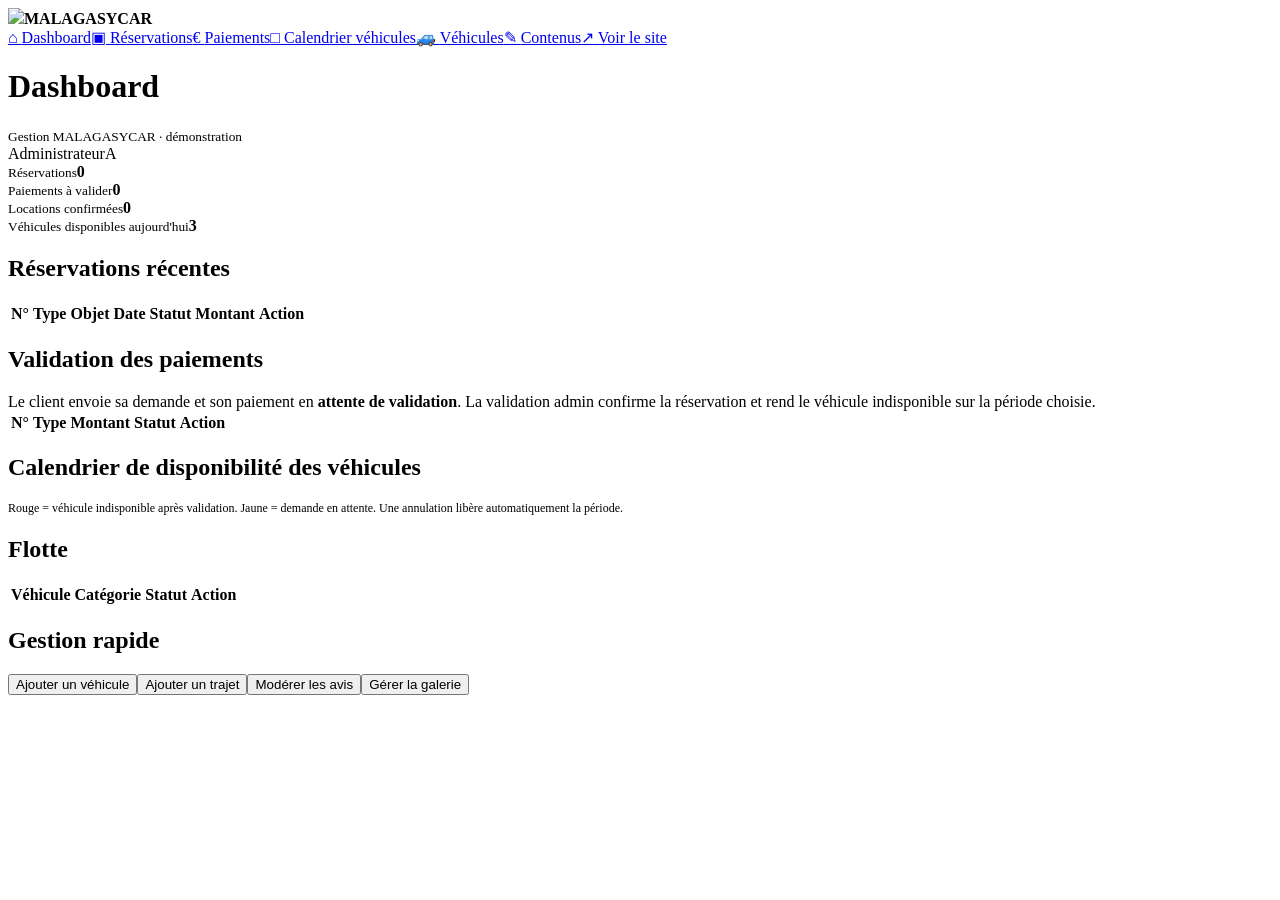
==== admin.html @ 503f9dd7 "feat: add admin dashboard" ====
<!doctype html><html lang="fr"><head><meta charset="utf-8"><meta name="viewport" content="width=device-width,initial-scale=1"><title>Administration — MALAGASYCAR</title><link rel="stylesheet" href="style.css"><link rel="icon" type="image/png" href="assets/favicon.png"><link rel="apple-touch-icon" href="assets/logo-malagasycar.png"></head><body class="admin-body"><div class="admin-shell"><aside class="sidebar"><div class="side-brand"><img src="assets/logo-malagasycar.png"><strong class="side-label">MALAGASYCAR</strong></div><nav class="side-nav"><a class="active" href="#dashboard">⌂ <span>Dashboard</span></a><a href="#reservations">▣ <span>Réservations</span></a><a href="#payments">€ <span>Paiements</span></a><a href="#calendar">□ <span>Calendrier véhicules</span></a><a href="#vehicles">🚙 <span>Véhicules</span></a><a href="#content">✎ <span>Contenus</span></a><a href="index.html">↗ <span>Voir le site</span></a></nav></aside><main class="admin-main" id="admin-app"><div class="admin-top"><div><h1>Dashboard</h1><small style="color:var(--muted)">Gestion MALAGASYCAR · démonstration</small></div><div class="admin-user"><span>Administrateur</span><span class="avatar">A</span></div></div><div class="kpi-grid"><div class="kpi"><small>Réservations</small><strong id="kpi-res">0</strong></div><div class="kpi"><small>Paiements à valider</small><strong id="kpi-pay">0</strong></div><div class="kpi"><small>Locations confirmées</small><strong id="kpi-rent">0</strong></div><div class="kpi"><small>Véhicules disponibles aujourd'hui</small><strong id="kpi-cars">3</strong></div></div>
<div class="admin-grid" id="reservations"><section class="admin-card"><h2>Réservations récentes</h2><div class="table-wrap"><table class="table"><thead><tr><th>N°</th><th>Type</th><th>Objet</th><th>Date</th><th>Statut</th><th>Montant</th><th>Action</th></tr></thead><tbody id="reservation-rows"></tbody></table></div></section><section class="admin-card" id="payments"><h2>Validation des paiements</h2><div class="notice">Le client envoie sa demande et son paiement en <strong>attente de validation</strong>. La validation admin confirme la réservation et rend le véhicule indisponible sur la période choisie.</div><div class="table-wrap"><table class="table"><thead><tr><th>N°</th><th>Type</th><th>Montant</th><th>Statut</th><th>Action</th></tr></thead><tbody id="payment-rows"></tbody></table></div></section></div>
<section class="admin-card admin-calendar" id="calendar"><h2>Calendrier de disponibilité des véhicules</h2><p style="color:var(--muted);font-size:12px">Rouge = véhicule indisponible après validation. Jaune = demande en attente. Une annulation libère automatiquement la période.</p><div id="admin-cal" class="calendar"></div></section>
<div class="admin-grid"><section class="admin-card" id="vehicles"><h2>Flotte</h2><div class="table-wrap"><table class="table"><thead><tr><th>Véhicule</th><th>Catégorie</th><th>Statut</th><th>Action</th></tr></thead><tbody id="fleet-rows"></tbody></table></div></section><section class="admin-card" id="content"><h2>Gestion rapide</h2><div class="admin-actions"><button class="btn btn-outline">Ajouter un véhicule</button><button class="btn btn-outline">Ajouter un trajet</button><button class="btn btn-outline">Modérer les avis</button><button class="btn btn-outline">Gérer la galerie</button></div></section></div></main></div><div id="toast" class="toast"></div><script src="app.js"></script></body></html>
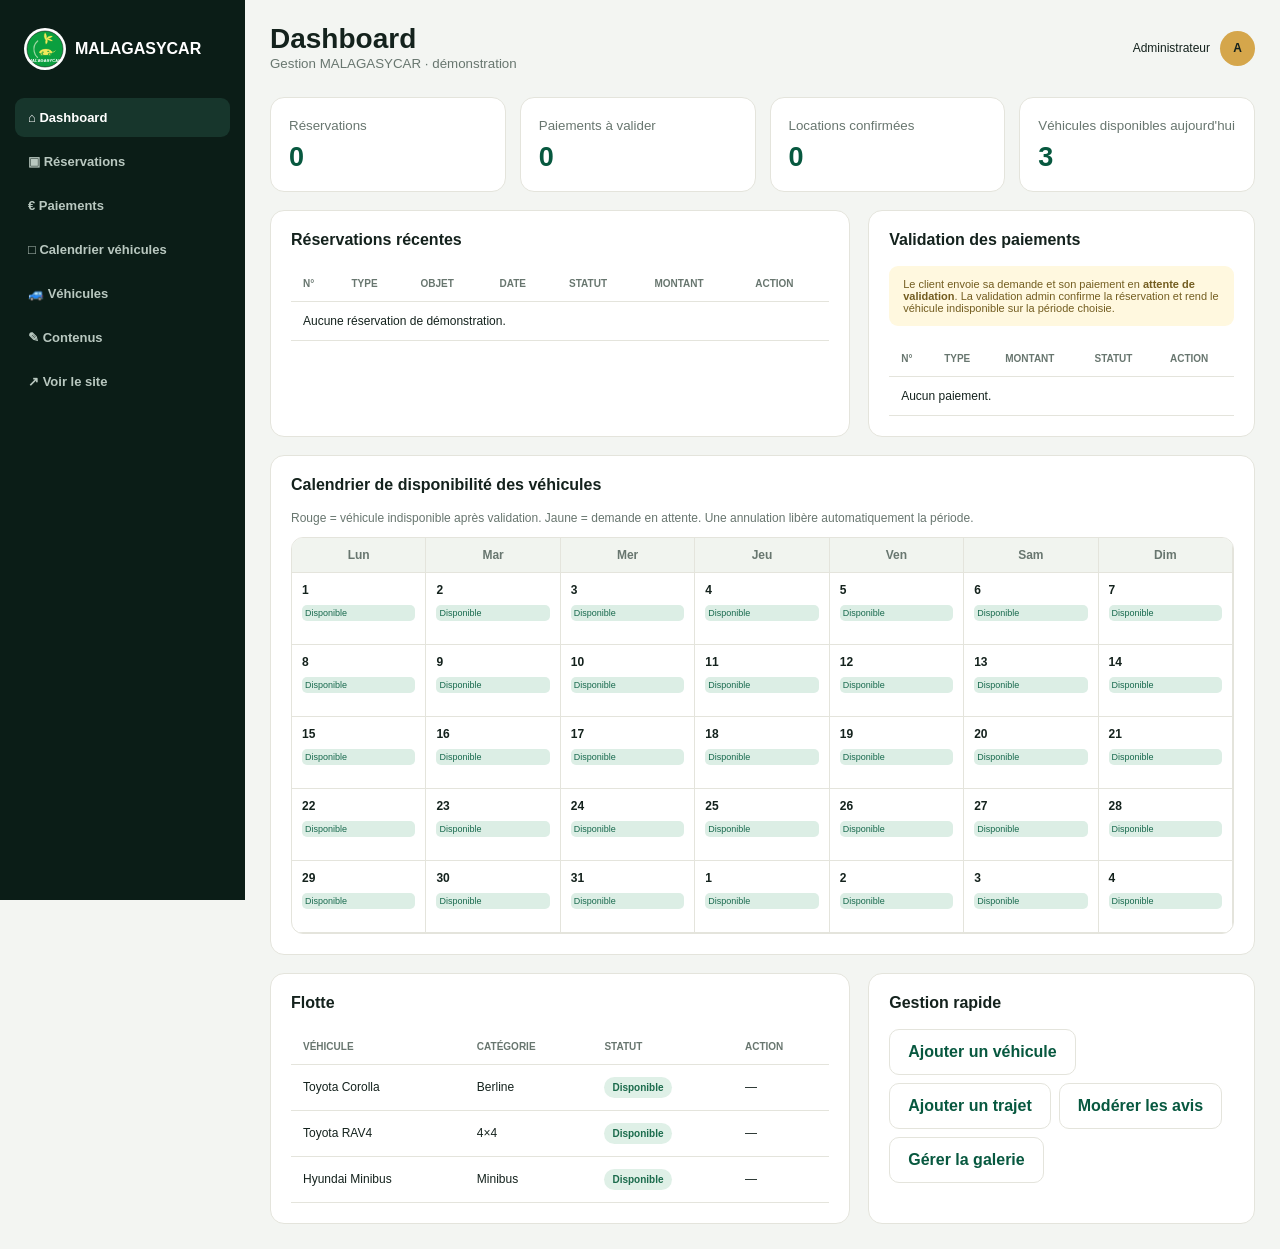
==== commit b103ad94: "fix: use MALAGASYCAR logo asset" ====
--- a/admin.html
+++ b/admin.html
@@ -1,4 +1,4 @@
-<!doctype html><html lang="fr"><head><meta charset="utf-8"><meta name="viewport" content="width=device-width,initial-scale=1"><title>Administration — MALAGASYCAR</title><link rel="stylesheet" href="style.css"><link rel="icon" type="image/png" href="assets/favicon.png"><link rel="apple-touch-icon" href="assets/logo-malagasycar.png"></head><body class="admin-body"><div class="admin-shell"><aside class="sidebar"><div class="side-brand"><img src="assets/logo-malagasycar.png"><strong class="side-label">MALAGASYCAR</strong></div><nav class="side-nav"><a class="active" href="#dashboard">⌂ <span>Dashboard</span></a><a href="#reservations">▣ <span>Réservations</span></a><a href="#payments">€ <span>Paiements</span></a><a href="#calendar">□ <span>Calendrier véhicules</span></a><a href="#vehicles">🚙 <span>Véhicules</span></a><a href="#content">✎ <span>Contenus</span></a><a href="index.html">↗ <span>Voir le site</span></a></nav></aside><main class="admin-main" id="admin-app"><div class="admin-top"><div><h1>Dashboard</h1><small style="color:var(--muted)">Gestion MALAGASYCAR · démonstration</small></div><div class="admin-user"><span>Administrateur</span><span class="avatar">A</span></div></div><div class="kpi-grid"><div class="kpi"><small>Réservations</small><strong id="kpi-res">0</strong></div><div class="kpi"><small>Paiements à valider</small><strong id="kpi-pay">0</strong></div><div class="kpi"><small>Locations confirmées</small><strong id="kpi-rent">0</strong></div><div class="kpi"><small>Véhicules disponibles aujourd'hui</small><strong id="kpi-cars">3</strong></div></div>
+<!doctype html><html lang="fr"><head><meta charset="utf-8"><meta name="viewport" content="width=device-width,initial-scale=1"><title>Administration — MALAGASYCAR</title><link rel="stylesheet" href="style.css"><link rel="icon" type="image/svg+xml" href="assets/logo-malagasycar.svg"><link rel="apple-touch-icon" href="assets/logo-malagasycar.svg"></head><body class="admin-body"><div class="admin-shell"><aside class="sidebar"><div class="side-brand"><img src="assets/logo-malagasycar.svg"><strong class="side-label">MALAGASYCAR</strong></div><nav class="side-nav"><a class="active" href="#dashboard">⌂ <span>Dashboard</span></a><a href="#reservations">▣ <span>Réservations</span></a><a href="#payments">€ <span>Paiements</span></a><a href="#calendar">□ <span>Calendrier véhicules</span></a><a href="#vehicles">🚙 <span>Véhicules</span></a><a href="#content">✎ <span>Contenus</span></a><a href="index.html">↗ <span>Voir le site</span></a></nav></aside><main class="admin-main" id="admin-app"><div class="admin-top"><div><h1>Dashboard</h1><small style="color:var(--muted)">Gestion MALAGASYCAR · démonstration</small></div><div class="admin-user"><span>Administrateur</span><span class="avatar">A</span></div></div><div class="kpi-grid"><div class="kpi"><small>Réservations</small><strong id="kpi-res">0</strong></div><div class="kpi"><small>Paiements à valider</small><strong id="kpi-pay">0</strong></div><div class="kpi"><small>Locations confirmées</small><strong id="kpi-rent">0</strong></div><div class="kpi"><small>Véhicules disponibles aujourd'hui</small><strong id="kpi-cars">3</strong></div></div>
 <div class="admin-grid" id="reservations"><section class="admin-card"><h2>Réservations récentes</h2><div class="table-wrap"><table class="table"><thead><tr><th>N°</th><th>Type</th><th>Objet</th><th>Date</th><th>Statut</th><th>Montant</th><th>Action</th></tr></thead><tbody id="reservation-rows"></tbody></table></div></section><section class="admin-card" id="payments"><h2>Validation des paiements</h2><div class="notice">Le client envoie sa demande et son paiement en <strong>attente de validation</strong>. La validation admin confirme la réservation et rend le véhicule indisponible sur la période choisie.</div><div class="table-wrap"><table class="table"><thead><tr><th>N°</th><th>Type</th><th>Montant</th><th>Statut</th><th>Action</th></tr></thead><tbody id="payment-rows"></tbody></table></div></section></div>
 <section class="admin-card admin-calendar" id="calendar"><h2>Calendrier de disponibilité des véhicules</h2><p style="color:var(--muted);font-size:12px">Rouge = véhicule indisponible après validation. Jaune = demande en attente. Une annulation libère automatiquement la période.</p><div id="admin-cal" class="calendar"></div></section>
 <div class="admin-grid"><section class="admin-card" id="vehicles"><h2>Flotte</h2><div class="table-wrap"><table class="table"><thead><tr><th>Véhicule</th><th>Catégorie</th><th>Statut</th><th>Action</th></tr></thead><tbody id="fleet-rows"></tbody></table></div></section><section class="admin-card" id="content"><h2>Gestion rapide</h2><div class="admin-actions"><button class="btn btn-outline">Ajouter un véhicule</button><button class="btn btn-outline">Ajouter un trajet</button><button class="btn btn-outline">Modérer les avis</button><button class="btn btn-outline">Gérer la galerie</button></div></section></div></main></div><div id="toast" class="toast"></div><script src="app.js"></script></body></html>
--- a/style.css
+++ b/style.css
@@ -0,0 +1,36 @@
+:root{
+--green:#07583f;--green-2:#0b7555;--green-3:#e9f3ee;--gold:#d5a64b;--gold-2:#f4dfad;
+--ink:#14221d;--muted:#68766f;--paper:#f7f5ef;--white:#fff;--red:#b64c45;--blue:#35769b;
+--line:#e4e4dc;--shadow:0 20px 60px rgba(16,40,29,.11);--radius:18px
+}
+*{box-sizing:border-box}html{scroll-behavior:smooth}body{margin:0;font-family:Inter,DM Sans,Arial,sans-serif;color:var(--ink);background:#fff}a{text-decoration:none;color:inherit}
+img{max-width:100%}button,input,select,textarea{font:inherit}.container{width:min(1180px,calc(100% - 36px));margin:auto}
+.topbar{background:var(--green);color:#e9f4ef;font-size:12px}.topbar .container{display:flex;justify-content:space-between;padding:8px 0}.topbar a{color:#fff}
+.header{position:sticky;top:0;z-index:50;background:rgba(255,255,255,.95);backdrop-filter:blur(16px);border-bottom:1px solid rgba(0,0,0,.05)}
+.nav{height:82px;display:flex;align-items:center;gap:28px}.logo{display:flex;align-items:center;gap:10px;margin-right:auto}.logo img{width:54px;height:54px;object-fit:contain;background:#fff;padding:1px;border:1px solid rgba(15,34,25,.18);border-radius:50%;box-shadow:0 4px 12px rgba(0,0,0,.12)}.logo-text strong{display:block;letter-spacing:.13em;font-size:14px}.logo-text small{display:block;color:var(--green);letter-spacing:.18em;font-size:9px;margin-top:3px}
+.navlinks{display:flex;gap:22px;align-items:center;font-size:13px;font-weight:700;color:#43524b}.navlinks a:hover,.navlinks a.active{color:var(--green)}.menu{display:none;border:0;background:none;font-size:25px}
+.btn{display:inline-flex;align-items:center;justify-content:center;border:0;border-radius:10px;padding:13px 18px;font-weight:800;cursor:pointer;transition:.2s}.btn:hover{transform:translateY(-1px)}.btn-primary{background:var(--green);color:#fff}.btn-gold{background:var(--gold);color:#172019}.btn-outline{background:#fff;border:1px solid var(--line);color:var(--green)}.btn-dark{background:var(--ink);color:#fff}.btn-danger{background:#f9e8e6;color:var(--red)}.btn-sm{padding:9px 12px;font-size:12px}.btn-block{width:100%}
+.hero{position:relative;min-height:650px;background:linear-gradient(90deg,rgba(5,32,22,.9),rgba(5,32,22,.38)),url("https://images.unsplash.com/photo-1530789253388-582c481c54b0?auto=format&fit=crop&w=1900&q=85") center/cover}.hero-content{padding:105px 0 170px;color:#fff}.kicker{font-size:11px;letter-spacing:.22em;font-weight:900;color:var(--gold)}h1,h2,h3{font-family:Georgia,"Times New Roman",serif}h1{font-size:clamp(46px,6.8vw,82px);line-height:1.02;max-width:760px;margin:18px 0}.hero h1 em{color:#e7c36c;font-style:normal}.hero p{max-width:610px;font-size:18px;line-height:1.75;color:#e2ebe6}.hero-actions{display:flex;gap:12px;margin-top:28px}
+.booking-box{position:absolute;left:50%;bottom:-66px;transform:translateX(-50%);background:#fff;border-radius:18px;box-shadow:var(--shadow);overflow:hidden;width:min(1120px,calc(100% - 36px))}.booking-tabs{display:flex;border-bottom:1px solid var(--line)}.booking-tab{border:0;background:#fff;padding:18px 25px;font-weight:800;color:var(--muted);cursor:pointer}.booking-tab.active{color:var(--green);border-bottom:3px solid var(--green)}.booking-panel{display:none;padding:22px;gap:12px;align-items:end}.booking-panel.active{display:grid;grid-template-columns:1fr 1fr 1fr 1fr auto}.field label{display:block;text-transform:uppercase;letter-spacing:.08em;font-size:10px;font-weight:900;color:var(--muted);margin-bottom:7px}.field input,.field select,.input{width:100%;padding:12px;border:1px solid var(--line);border-radius:9px;background:#fff;color:var(--ink)}
+.stats{background:var(--paper);margin-top:66px}.stats-grid{display:grid;grid-template-columns:repeat(4,1fr);padding:25px 0}.stat{text-align:center;border-right:1px solid #dddacf}.stat:last-child{border:0}.stat strong{display:block;font-size:24px;color:var(--green)}.stat span{font-size:12px;color:var(--muted)}
+.section{padding:100px 0}.paper{background:var(--paper)}.dark{background:var(--ink);color:#fff}.section-head{display:flex;justify-content:space-between;align-items:end;gap:30px;margin-bottom:38px}.section-head h2{font-size:42px;margin:8px 0 0}.section-head p{max-width:480px;color:var(--muted);line-height:1.7}.dark .section-head p{color:#aebbb4}
+.grid3{display:grid;grid-template-columns:repeat(3,1fr);gap:18px}.card{background:#fff;border:1px solid var(--line);border-radius:var(--radius);overflow:hidden}.card-body{padding:24px}.card h3{font-size:24px;margin:0 0 8px}.card p{color:var(--muted);line-height:1.65}
+.service{padding:30px;background:#fff;border:1px solid var(--line);border-radius:18px}.service.featured{background:var(--green);color:#fff;border-color:var(--green)}.service .icon{font-size:30px}.service p{color:var(--muted)}.featured p{color:#d5e7df}.service ul{padding-left:20px;line-height:2;color:#55645d}
+.destination-grid{display:grid;grid-template-columns:1.2fr 1fr 1fr;gap:18px}.destination{height:390px;border-radius:18px;background-size:cover;background-position:center;position:relative;overflow:hidden;display:flex;align-items:end}.destination:before{content:"";position:absolute;inset:0;background:linear-gradient(transparent 30%,rgba(0,0,0,.72))}.destination>div{position:relative;color:#fff;padding:28px}.destination h3{font-size:31px;margin:8px 0}.destination p{margin:0;color:#ddd}.d-tana{background-image:url("https://images.unsplash.com/photo-1516026672322-bc52d61a55d5?auto=format&fit=crop&w=1100&q=80")}.d-mahajanga{background-image:url("https://images.unsplash.com/photo-1507525428034-b723cf961d3e?auto=format&fit=crop&w=1100&q=80")}.d-west{background-image:url("https://images.unsplash.com/photo-1469474968028-56623f02e42e?auto=format&fit=crop&w=1100&q=80")}
+.cars{display:grid;grid-template-columns:repeat(3,1fr);gap:20px}.car-photo{height:235px;background-size:cover;background-position:center;position:relative}.car1{background-image:url("https://images.unsplash.com/photo-1550355291-bbee04a92027?auto=format&fit=crop&w=1000&q=85")}.car2{background-image:url("https://images.unsplash.com/photo-1519641471654-76ce0107ad1b?auto=format&fit=crop&w=1000&q=85")}.car3{background-image:url("https://images.unsplash.com/photo-1549317661-bd32c8ce0db2?auto=format&fit=crop&w=1000&q=85")}.badge{position:absolute;top:14px;left:14px;padding:7px 10px;border-radius:30px;background:#fff;font-size:11px;font-weight:900}.available{color:var(--green)}.unavailable{color:var(--red)}.car-title{display:flex;justify-content:space-between;gap:15px}.car-title h3{font-size:23px;margin:0}.price{font-weight:900;color:var(--green);white-space:nowrap}.specs{display:flex;flex-wrap:wrap;gap:9px;margin:17px 0}.spec{background:#f0f3ef;padding:7px 9px;border-radius:6px;font-size:11px;color:#56645d}
+.trip{display:grid;grid-template-columns:1fr auto 1fr 1.5fr auto;gap:22px;align-items:center;padding:19px;background:#1a3028;border:1px solid #2c493e;border-radius:14px;margin-bottom:12px}.trip-time strong{font-size:22px}.trip-time span,.trip-meta span{display:block;color:#9fb1a9;font-size:11px;margin-top:4px}.trip-arrow{color:var(--gold);font-size:22px}.trip-meta{display:flex;flex-direction:column;gap:5px}.trip-meta strong{font-size:13px;color:var(--gold)}
+.gallery{display:grid;grid-template-columns:2fr 1fr 1fr;grid-template-rows:220px 220px;gap:12px}.gallery div{border-radius:15px;background-size:cover;background-position:center}.g-a{grid-row:span 2;background-image:url("https://images.unsplash.com/photo-1530789253388-582c481c54b0?auto=format&fit=crop&w=1100&q=80")}.g-b{background-image:url("https://images.unsplash.com/photo-1500534623283-312aade485b7?auto=format&fit=crop&w=800&q=80")}.g-c{background-image:url("https://images.unsplash.com/photo-1501785888041-af3ef285e470?auto=format&fit=crop&w=800&q=80")}.g-d{background-image:url("https://images.unsplash.com/photo-1528127269322-539801943592?auto=format&fit=crop&w=800&q=80")}.g-e{background-image:url("https://images.unsplash.com/photo-1472396961693-142e6e269027?auto=format&fit=crop&w=800&q=80")}
+.reviews{display:grid;grid-template-columns:repeat(3,1fr);gap:18px}.review{padding:27px;border:1px solid var(--line);border-radius:15px}.stars{color:var(--gold);letter-spacing:2px}.review p{line-height:1.7;color:#526058;min-height:90px}.review small{color:var(--muted)}
+.contact-grid{display:grid;grid-template-columns:1fr 1fr;gap:70px}.contact-grid h2{font-size:50px;margin:8px 0 16px}.contact-grid p{color:var(--muted);line-height:1.7}.contact-list{display:grid;gap:15px;margin-top:25px}.contact-form{display:grid;gap:15px;border:1px solid var(--line);border-radius:18px;padding:28px;box-shadow:var(--shadow)}
+.footer{background:#0a1914;color:#b6c2bd;padding:55px 0 20px}.footer-grid{display:grid;grid-template-columns:2fr 1fr 1fr;gap:50px}.footer-col{display:flex;flex-direction:column;gap:10px}.footer-col strong{color:#fff}.copyright{border-top:1px solid #26362f;margin-top:35px;padding-top:18px;font-size:12px}
+.whatsapp{position:fixed;right:20px;bottom:20px;z-index:90;width:58px;height:58px;border-radius:50%;display:grid;place-items:center;background:#1da851;color:#fff;font-size:25px;box-shadow:0 10px 30px rgba(0,0,0,.22)}
+.page-hero{background:var(--green);color:#fff;padding:70px 0 90px}.page-hero h1{font-size:55px;margin:12px 0}.page-hero p{max-width:680px;color:#d8e7e0;line-height:1.7}
+.steps{display:grid;grid-template-columns:repeat(4,1fr);gap:12px;margin:30px 0}.step{padding:18px;border:1px solid var(--line);border-radius:12px}.step b{display:grid;place-items:center;width:28px;height:28px;border-radius:50%;background:var(--green);color:#fff;margin-bottom:10px}.step small{color:var(--muted)}
+.booking-layout{display:grid;grid-template-columns:1.5fr .8fr;gap:24px}.panel{border:1px solid var(--line);border-radius:18px;padding:25px;background:#fff}.panel h2{margin-top:0}.form-grid{display:grid;grid-template-columns:1fr 1fr;gap:15px}.full-col{grid-column:1/-1}
+.seat-map{max-width:430px;margin:20px auto;background:#edf2ee;padding:22px;border-radius:18px}.driver{background:#fff;border:1px dashed #c8d3cc;padding:10px;text-align:center;border-radius:8px;font-size:12px;margin-bottom:14px}.seats{display:grid;grid-template-columns:repeat(3,1fr);gap:10px}.seat{height:50px;border:1px solid #c8d6ce;background:#fff;border-radius:9px;color:var(--green);font-weight:900;cursor:pointer}.seat.busy{background:#f6dddd;color:#a4534d;border-color:#e9bdb8;cursor:not-allowed}.seat.selected{background:#dcecf4;color:#17678d;border-color:#8cbfd4}.summary{background:var(--paper);border-radius:12px;padding:18px;display:grid;gap:10px}.summary-row{display:flex;justify-content:space-between;font-size:13px}.summary-total{font-size:18px;font-weight:900;color:var(--green);border-top:1px solid #ddd8cb;padding-top:12px}
+.calendar{display:grid;grid-template-columns:repeat(7,1fr);border:1px solid var(--line);border-radius:12px;overflow:hidden}.cal-head,.cal-day{padding:10px;text-align:center;border-right:1px solid var(--line);border-bottom:1px solid var(--line);font-size:12px}.cal-head{background:#f1f4ef;font-weight:900;color:var(--muted)}.cal-day{min-height:72px;text-align:left}.cal-day small{display:block;margin-top:8px;border-radius:5px;padding:3px;font-size:9px}.cal-day .r{background:#f4d9d7;color:#9e4c46}.cal-day .a{background:#dceee5;color:#17694d}.cal-day .today{background:var(--gold-2)}
+.admin-body{background:#f3f5f2}.admin-shell{display:grid;grid-template-columns:245px 1fr;min-height:100vh}.sidebar{background:#0b1d17;color:#b9c8c0;padding:24px 15px;position:sticky;top:0;height:100vh}.side-brand{display:flex;align-items:center;gap:9px;color:#fff;padding:4px 9px 28px}.side-brand img{width:42px;height:42px;border-radius:50%;object-fit:contain;background:#fff;padding:1px}.side-nav{display:grid;gap:5px}.side-nav a{padding:12px 13px;border-radius:9px;font-size:13px;font-weight:700}.side-nav a:hover,.side-nav a.active{background:#17362c;color:#fff}.admin-main{padding:25px}.admin-top{display:flex;justify-content:space-between;align-items:center;margin-bottom:25px}.admin-top h1{font-family:Inter,Arial,sans-serif;font-size:28px;margin:0}.admin-user{display:flex;align-items:center;gap:10px;font-size:12px}.avatar{width:35px;height:35px;border-radius:50%;background:var(--gold);display:grid;place-items:center;font-weight:900}.kpi-grid{display:grid;grid-template-columns:repeat(4,1fr);gap:14px}.kpi{background:#fff;border:1px solid var(--line);border-radius:14px;padding:18px}.kpi small{color:var(--muted)}.kpi strong{display:block;font-size:27px;margin-top:8px;color:var(--green)}.admin-grid{display:grid;grid-template-columns:1.5fr 1fr;gap:18px;margin-top:18px}.admin-card{background:#fff;border:1px solid var(--line);border-radius:14px;padding:20px}.admin-card h2{font-family:Inter,Arial,sans-serif;font-size:16px;margin:0 0 17px}.table-wrap{overflow:auto}.table{width:100%;border-collapse:collapse;font-size:12px}.table th,.table td{text-align:left;padding:12px;border-bottom:1px solid var(--line);white-space:nowrap}.table th{color:var(--muted);font-size:10px;text-transform:uppercase}.status{display:inline-flex;padding:5px 8px;border-radius:20px;font-size:10px;font-weight:900}.status.ok{background:#dff0e7;color:#1b6b4c}.status.wait{background:#fff0cf;color:#8b6722}.status.cancel{background:#f5dfdd;color:#9c4d47}.status.blue{background:#dcecf4;color:#286680}.admin-calendar{margin-top:18px}.admin-calendar .calendar{background:#fff}.admin-actions{display:flex;gap:8px;flex-wrap:wrap}.notice{padding:12px 14px;border-radius:9px;background:#fff8df;color:#735d20;font-size:11px;margin-bottom:15px}
+.modal{position:fixed;inset:0;z-index:1000;display:flex;align-items:center;justify-content:center;padding:20px}.modal.hidden{display:none!important}.modal-backdrop{position:absolute;inset:0;background:rgba(10,24,18,.68);backdrop-filter:blur(5px)}.modal-card{position:relative;width:min(720px,100%);max-height:90vh;overflow:auto;background:#fff;border-radius:24px;padding:30px;box-shadow:0 28px 80px rgba(0,0,0,.28);z-index:1}.modal-close{position:absolute;top:14px;right:16px;border:0;background:#f2f5f2;width:38px;height:38px;border-radius:50%;font-size:26px;line-height:1;cursor:pointer;color:var(--ink)}.modal-card h2{margin:7px 45px 7px 0;font-size:clamp(24px,4vw,34px)}.modal-intro{color:var(--muted);margin:0 0 22px;line-height:1.6}.recap-grid{display:grid;grid-template-columns:repeat(2,minmax(0,1fr));gap:12px;margin-bottom:16px}.recap-item{background:#f6f8f5;border:1px solid #e3e9e3;border-radius:14px;padding:13px 15px;display:flex;flex-direction:column;gap:5px}.recap-item span,.payment-recap span{font-size:12px;color:var(--muted)}.recap-item strong{font-size:15px;color:var(--ink)}.payment-recap{border:1px solid #d9e8df;background:#f3faf6;border-radius:17px;padding:17px;margin-top:4px}.payment-recap>div{display:flex;justify-content:space-between;gap:20px;padding:7px 0}.payment-recap .payment-main{border-top:1px dashed #c7d9ce;margin-top:6px;padding-top:14px}.payment-recap .payment-main span{font-size:14px;font-weight:800;color:var(--ink)}.payment-recap .payment-main strong{font-size:25px;color:var(--green)}.payment-recap small{display:block;color:var(--muted);line-height:1.5;margin-top:7px}.modal-actions{display:flex;justify-content:flex-end;gap:10px;margin-top:20px;flex-wrap:wrap}.hidden{display:none!important}.badge.pending{color:#8b6722;background:#fff8df}
+@media(max-width:950px){.navlinks{display:none}.menu{display:block}.booking-panel.active{grid-template-columns:1fr 1fr}.grid3,.cars,.reviews{grid-template-columns:1fr 1fr}.destination-grid{grid-template-columns:1fr 1fr}.destination:first-child{grid-row:span 2}.trip{grid-template-columns:1fr auto 1fr}.trip-meta{grid-column:span 3;flex-direction:row;justify-content:space-between}.trip .btn{grid-column:span 3}.booking-box{bottom:-125px}.stats{margin-top:125px}.admin-shell{grid-template-columns:75px 1fr}.sidebar{padding:20px 9px}.side-brand .side-label,.side-nav span{display:none}.side-brand{justify-content:center}.side-nav a{text-align:center}}
+@media(max-width:650px){.container{width:calc(100% - 26px)}.topbar .container{font-size:10px}.topbar .container span:last-child{display:none}.nav{height:70px}.logo img{width:45px;height:45px}.hero{min-height:770px}.hero-content{padding-top:70px}.hero-actions{flex-direction:column}.booking-box{bottom:-205px}.booking-panel.active{grid-template-columns:1fr}.stats{margin-top:205px}.stats-grid{grid-template-columns:1fr 1fr;gap:15px}.stat{border:0}.section{padding:70px 0}.section-head{display:block}.section-head h2{font-size:34px}.grid3,.cars,.reviews,.destination-grid,.contact-grid,.booking-layout,.admin-grid,.kpi-grid{grid-template-columns:1fr}.destination:first-child{grid-row:auto}.gallery{grid-template-columns:1fr 1fr;grid-template-rows:180px 180px 180px}.g-a{grid-row:span 2}.g-e{grid-column:span 2}.form-grid{grid-template-columns:1fr}.full-col{grid-column:auto}.steps{grid-template-columns:1fr 1fr}.page-hero h1{font-size:43px}.footer-grid{grid-template-columns:1fr 1fr}.footer-grid>div:first-child{grid-column:span 2}.admin-main{padding:17px}.admin-shell{grid-template-columns:1fr}.sidebar{position:relative;height:auto}.side-nav{display:flex;overflow:auto}.side-nav a{white-space:nowrap}.side-nav span{display:inline}.side-brand{justify-content:flex-start}.sidebar{padding:12px}.admin-top{align-items:flex-start;gap:15px}.calendar{min-width:620px}.admin-calendar{overflow:auto}.cal-day{min-height:60px}}
+@media(max-width:600px){.modal-card{padding:23px 18px;border-radius:20px}.recap-grid{grid-template-columns:1fr}.modal-actions .btn{width:100%}}
